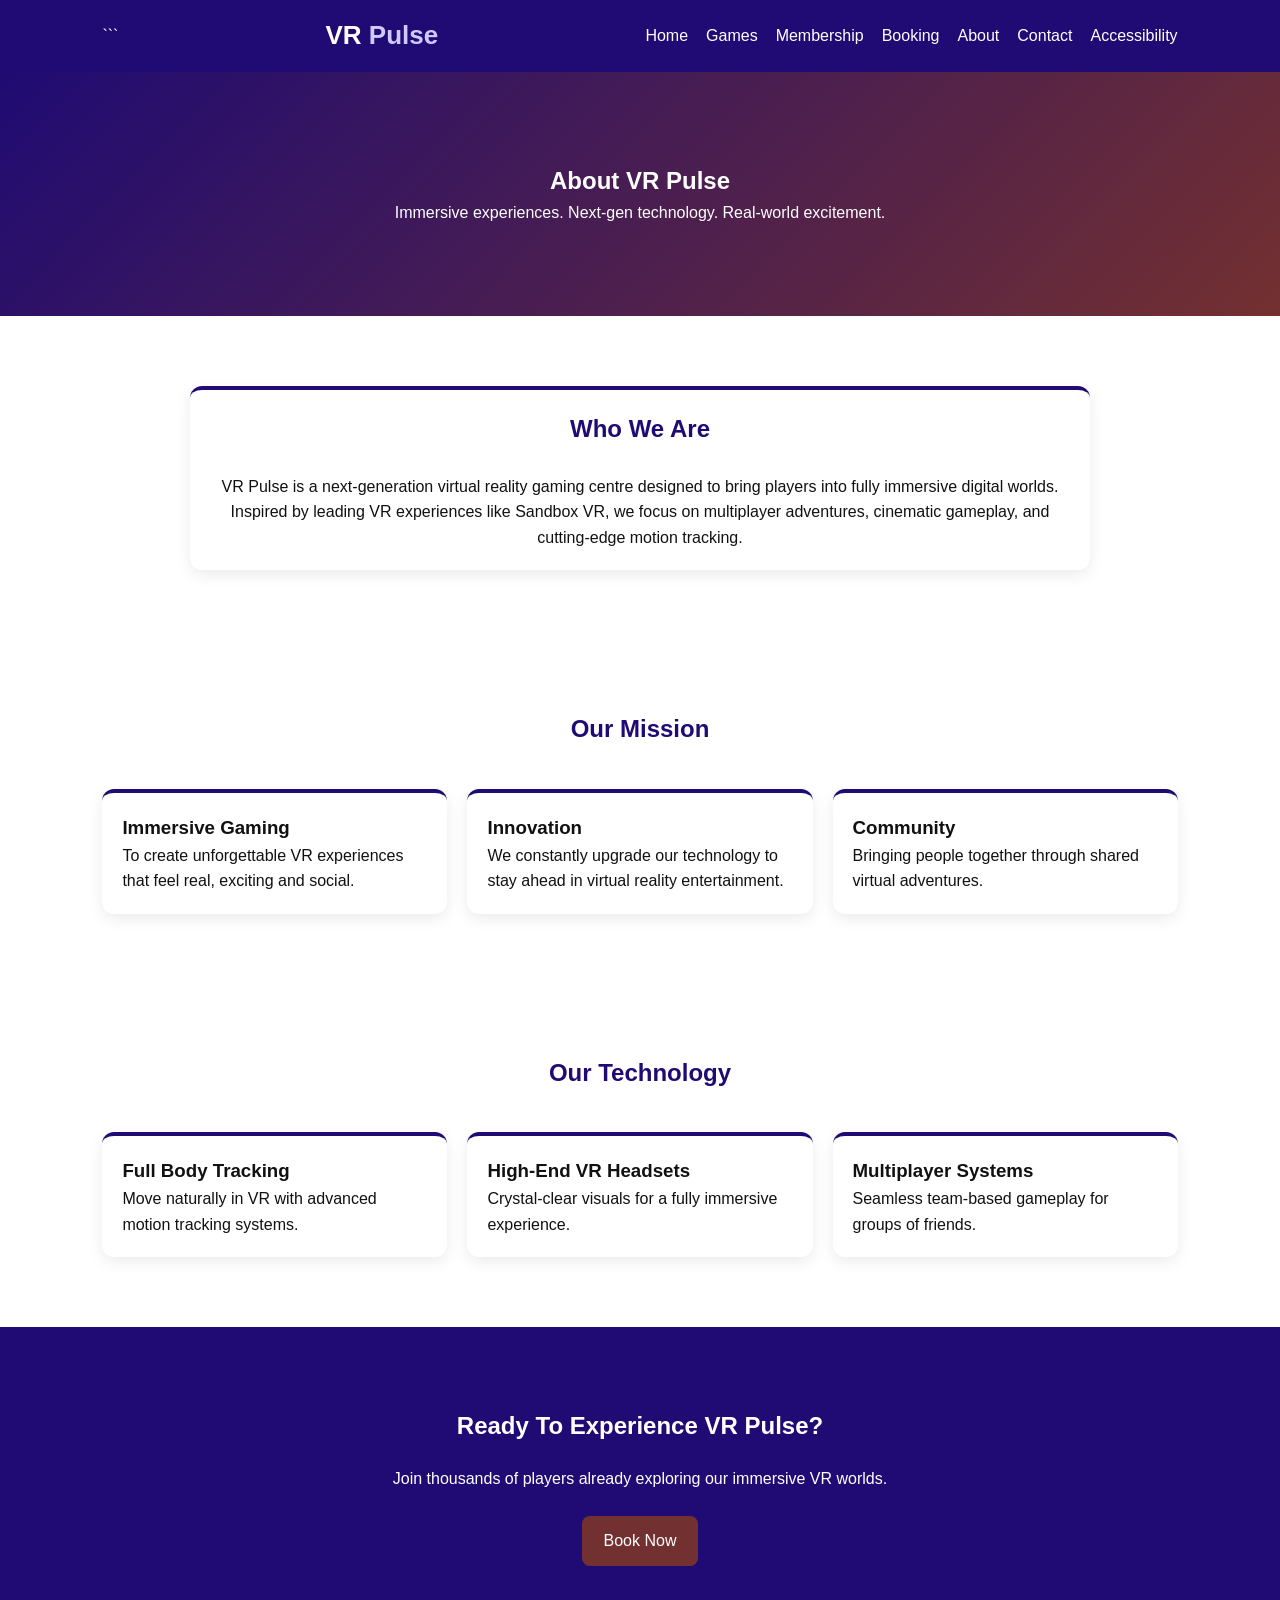
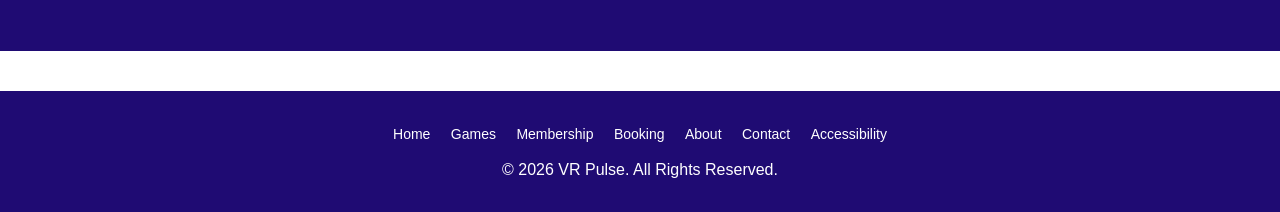
==== about.html @ f2cd0e83 "Add files via upload" ====
<!DOCTYPE html>

<html lang="en">

<head>
<meta charset="UTF-8">
<meta name="viewport" content="width=device-width, initial-scale=1.0">
<title>VR Pulse | About</title>

<link rel="stylesheet" href="style.css">

</head>

<body>

<header>

```
<div class="logo">
    VR <span>Pulse</span>
</div>

<nav>
    <ul>
        <li><a href="index.html">Home</a></li>
        <li><a href="games.html">Games</a></li>
        <li><a href="membership.html">Membership</a></li>
        <li><a href="booking.html">Booking</a></li>
        <li><a href="about.html">About</a></li>
        <li><a href="contact.html">Contact</a></li>
        <li><a href="accessibility.html">Accessibility</a></li>
    </ul>
</nav>


</header>

<!-- HERO HEADER -->

<section class="page-header">


<h1>About VR Pulse</h1>

<p>
    Immersive experiences. Next-gen technology. Real-world excitement.
</p>


</section>

<!-- ABOUT INTRO -->

<section class="section">


<div class="card" style="max-width:900px; margin:auto; text-align:center;">

    <h2 style="color:#1F0B73;">Who We Are</h2>

    <br>

    <p>
        VR Pulse is a next-generation virtual reality gaming centre
        designed to bring players into fully immersive digital worlds.
        Inspired by leading VR experiences like Sandbox VR, we focus on
        multiplayer adventures, cinematic gameplay, and cutting-edge motion tracking.
    </p>

</div>


</section>

<!-- MISSION / VISION -->

<section class="section">


<h2 class="section-title">Our Mission</h2>

<div class="cards">

    <div class="card">

        <h3>Immersive Gaming</h3>

        <p>
            To create unforgettable VR experiences that feel real, exciting and social.
        </p>

    </div>

    <div class="card">

        <h3>Innovation</h3>

        <p>
            We constantly upgrade our technology to stay ahead in virtual reality entertainment.
        </p>

    </div>

    <div class="card">

        <h3>Community</h3>

        <p>
            Bringing people together through shared virtual adventures.
        </p>

    </div>

</div>


</section>

<!-- TECHNOLOGY SECTION -->

<section class="section">


<h2 class="section-title">Our Technology</h2>

<div class="cards">

    <div class="card">

        <h3>Full Body Tracking</h3>

        <p>
            Move naturally in VR with advanced motion tracking systems.
        </p>

    </div>

    <div class="card">

        <h3>High-End VR Headsets</h3>

        <p>
            Crystal-clear visuals for a fully immersive experience.
        </p>

    </div>

    <div class="card">

        <h3>Multiplayer Systems</h3>

        <p>
            Seamless team-based gameplay for groups of friends.
        </p>

    </div>

</div>


</section>

<!-- CTA -->

<section style="background:#1F0B73; color:white; padding:80px 8%; text-align:center;">


<h2>Ready To Experience VR Pulse?</h2>

<p style="margin:20px auto; max-width:700px;">
    Join thousands of players already exploring our immersive VR worlds.
</p>

<a href="booking.html" class="btn">
    Book Now
</a>


</section>

<footer>


<div class="footer-links">

    <a href="index.html">Home</a>
    <a href="games.html">Games</a>
    <a href="membership.html">Membership</a>
    <a href="booking.html">Booking</a>
    <a href="about.html">About</a>
    <a href="contact.html">Contact</a>
    <a href="accessibility.html">Accessibility</a>

</div>

<p>
    © 2026 VR Pulse. All Rights Reserved.
</p>


</footer>

<script src="script.js"></script>

</body>
</html>
---- style.css ----
:root{
--blue:#1F0B73;
--accent:#733030;
--white:#ffffff;
--black:#111111;
--light:#f4f4f4;
}

*{
margin:0;
padding:0;
box-sizing:border-box;
font-family:'Segoe UI', sans-serif;
}

body{
background:var(--white);
color:var(--black);
line-height:1.6;
}

/* HEADER */

header{
background:var(--blue);
color:white;
display:flex;
justify-content:space-between;
align-items:center;
padding:15px 8%;
position:sticky;
top:0;
z-index:1000;
}

.logo{
font-size:26px;
font-weight:bold;
}

.logo span{
color:#cfc9ff;
}

nav ul{
list-style:none;
display:flex;
gap:18px;
flex-wrap:wrap;
}

nav a{
color:white;
text-decoration:none;
transition:0.3s;
font-weight:500;
}

nav a:hover

/* HERO */

.hero{
display:flex;
align-items:center;
justify-content:space-between;
padding:80px 8%;
gap:40px;
background:linear-gradient(135deg,#ffffff,#f5f5ff);
}

.hero-content h1{
font-size:48px;
color:var(--blue);
margin-bottom:20px;
}

.hero-content p{
margin-bottom:20px;
}

.hero-image img{
width:100%;
border-radius:12px;
box-shadow:0 10px 25px rgba(0,0,0,0.15);
}

/* BUTTONS */

.btn{
display:inline-block;
background:var(--accent);
color:white;
padding:12px 22px;
border-radius:8px;
text-decoration:none;
transition:0.3s;
margin:5px;
}

.btn:hover{
transform:translateY(-2px);
background:#8c3f3f;
}

.secondary-btn{
background:white;
color:var(--blue);
border:2px solid var(--blue);
}

.secondary-btn:hover{
background:var(--blue);
color:white;
}

/* SECTIONS */

.section{
padding:70px 8%;
}

.section-title{
text-align:center;
margin-bottom:40px;
color:var(--blue);
}

/* CARDS */

.cards{
display:grid;
grid-template-columns:repeat(auto-fit,minmax(240px,1fr));
gap:20px;
}

.card{
background:white;
padding:20px;
border-radius:12px;
box-shadow:0 5px 15px rgba(0,0,0,0.08);
transition:0.3s;
border-top:4px solid var(--blue);
}

.card:hover{
transform:translateY(-5px);
border-top:4px solid var(--accent);
}

/* MEMBERSHIP PRICE */

.price{
font-size:36px;
color:var(--accent);
margin:10px 0;
}

/* PAGE HEADER */

.page-header{
background:linear-gradient(135deg,var(--blue),var(--accent));
color:white;
text-align:center;
padding:90px 20px;
}

/* FORM */

form{
display:flex;
flex-direction:column;
gap:12px;
}

input, textarea, select{
padding:12px;
border:1px solid #ddd;
border-radius:8px;
font-size:14px;
}

button{
padding:12px;
border:none;
background:var(--blue);
color:white;
border-radius:8px;
cursor:pointer;
transition:0.3s;
}

button:hover{
background:var(--accent);
}

/* FOOTER */

footer{
background:var(--blue);
color:white;
text-align:center;
padding:30px;
margin-top:40px;
}

.footer-links{
margin-bottom:10px;
}

.footer-links a{
color:white;
margin:0 8px;
text-decoration:none;
font-size:14px;
}

.footer-links a:hover

/* CTA SECTIONS */

.cta{
background:linear-gradient(135deg,var(--blue),var(--accent));
color:white;
text-align:center;
padding:80px 8%;
}

.cta h2{
font-size:34px;
margin-bottom:15px;
}

/* MOBILE */

@media(max-width:768px){

.hero{
flex-direction:column;
text-align:center;
}

.hero-content h1{
font-size:34px;
}

nav ul{
justify-content:center;
}

}
.card img{
    width:100%;
    height:180px;
    object-fit:cover;
    border-radius:10px;
    margin-bottom:10px;
}
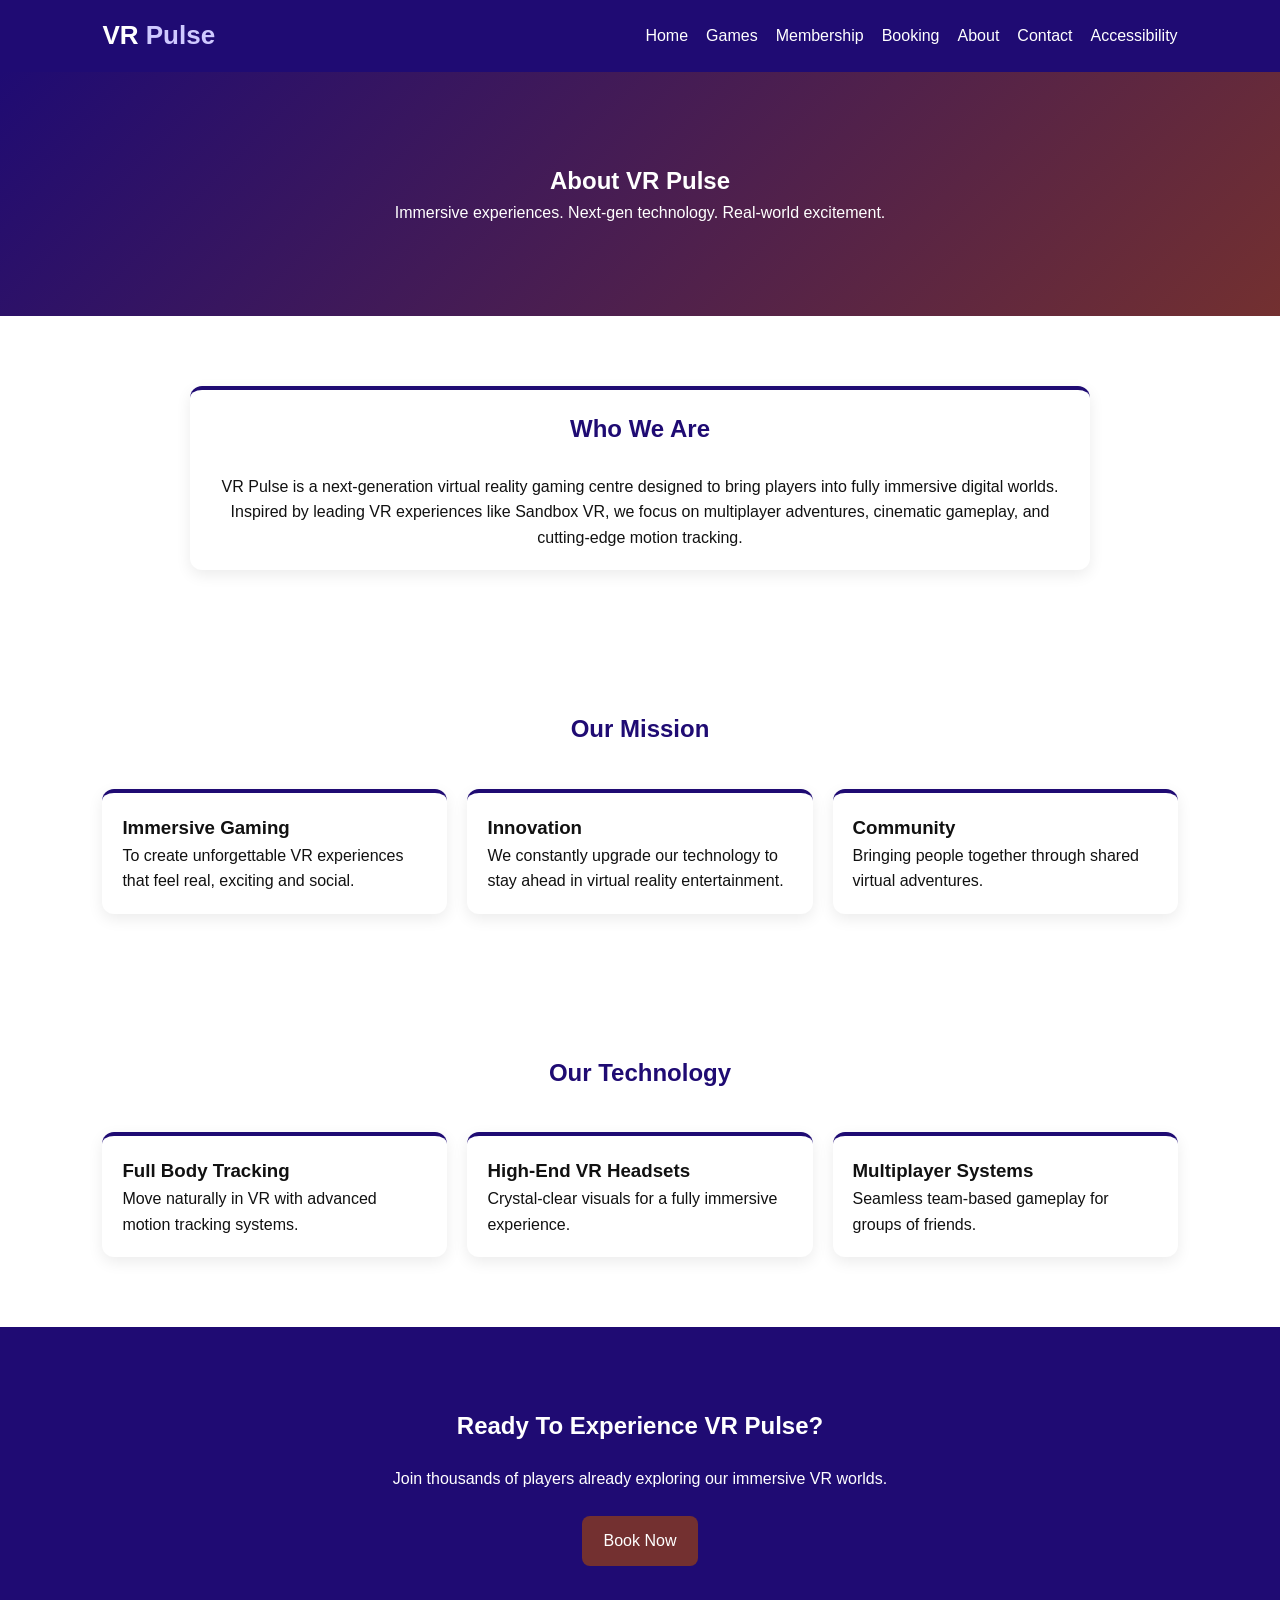
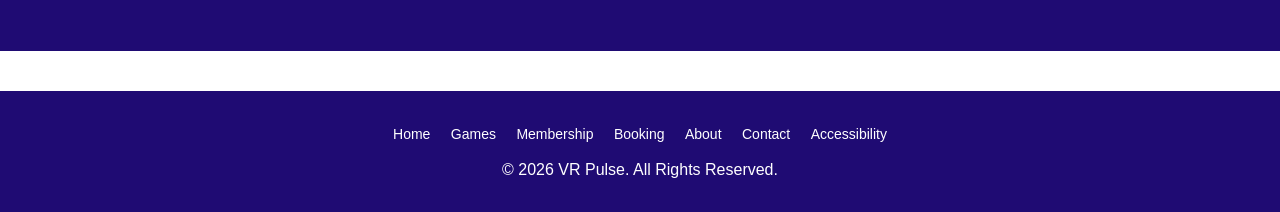
==== commit ae6b60b1: "Update about.html" ====
--- a/about.html
+++ b/about.html
@@ -15,7 +15,6 @@
 
 <header>
 
-```
 <div class="logo">
     VR <span>Pulse</span>
 </div>
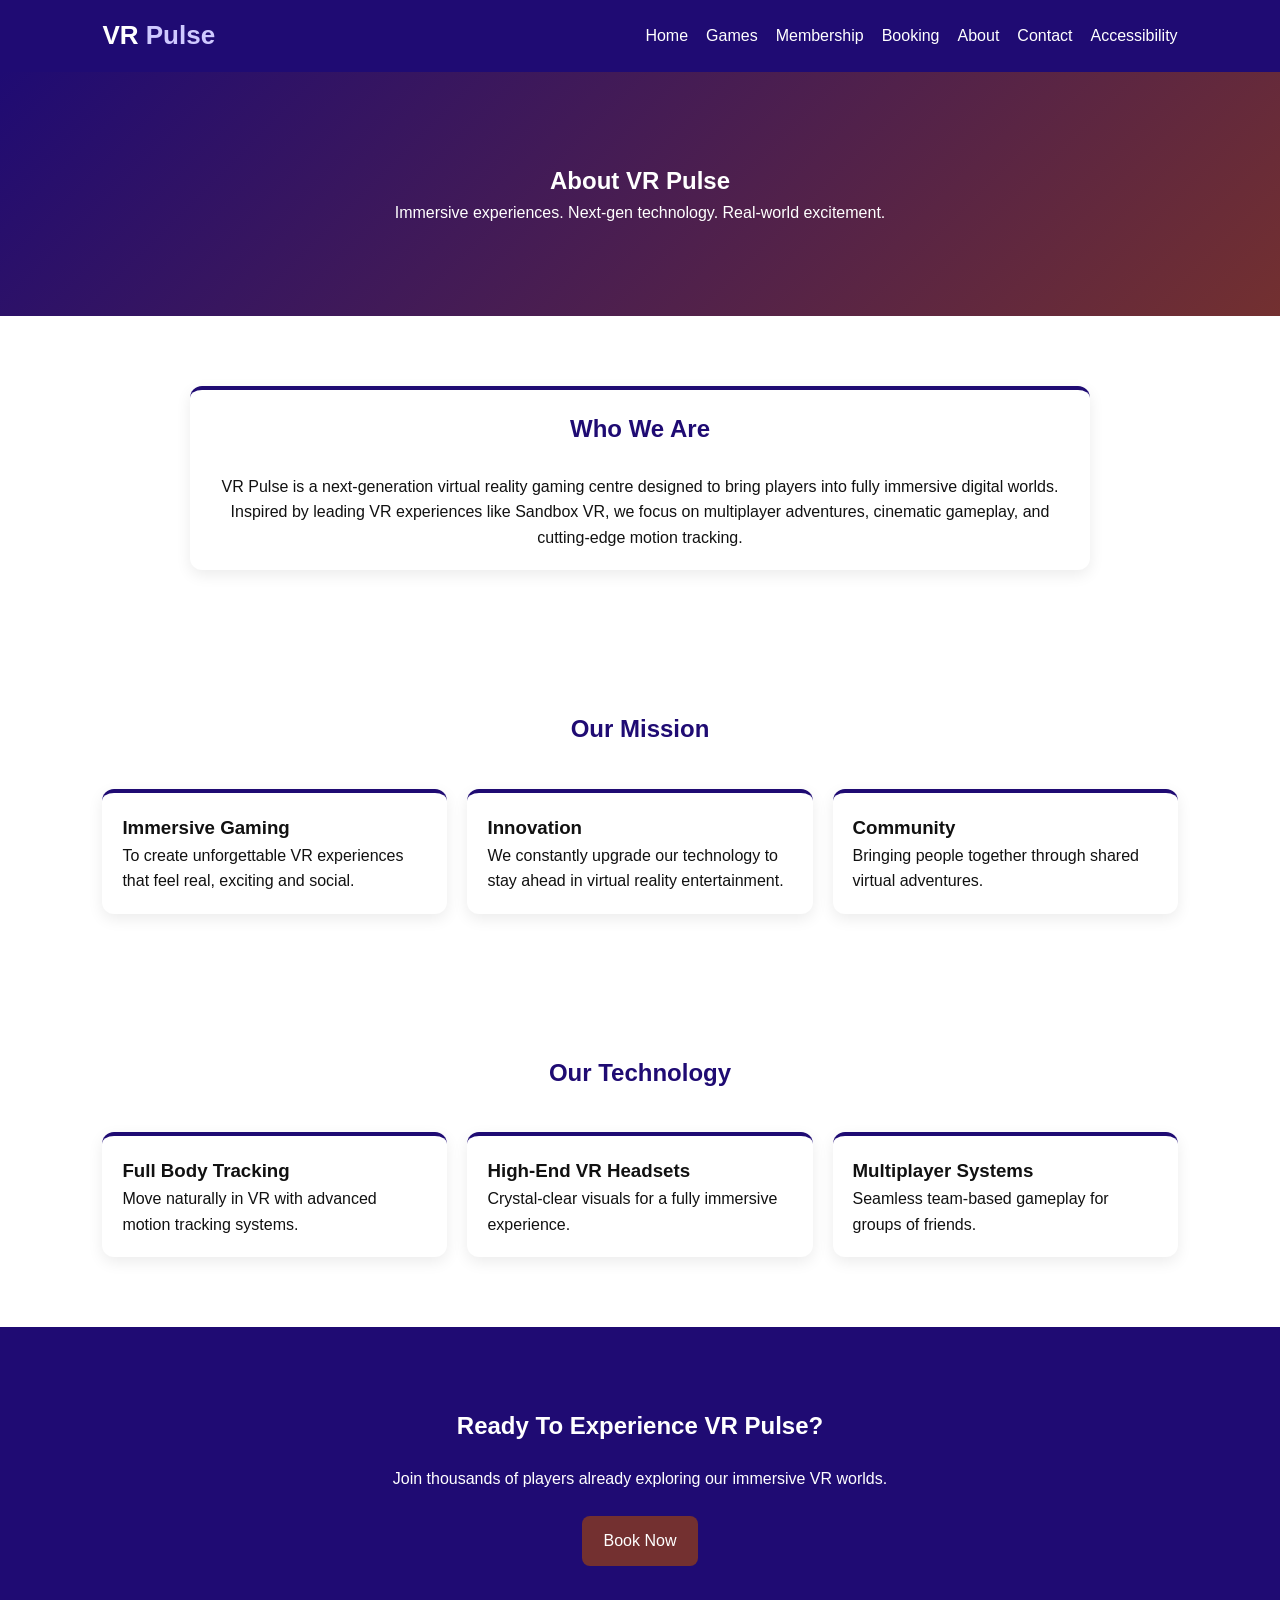
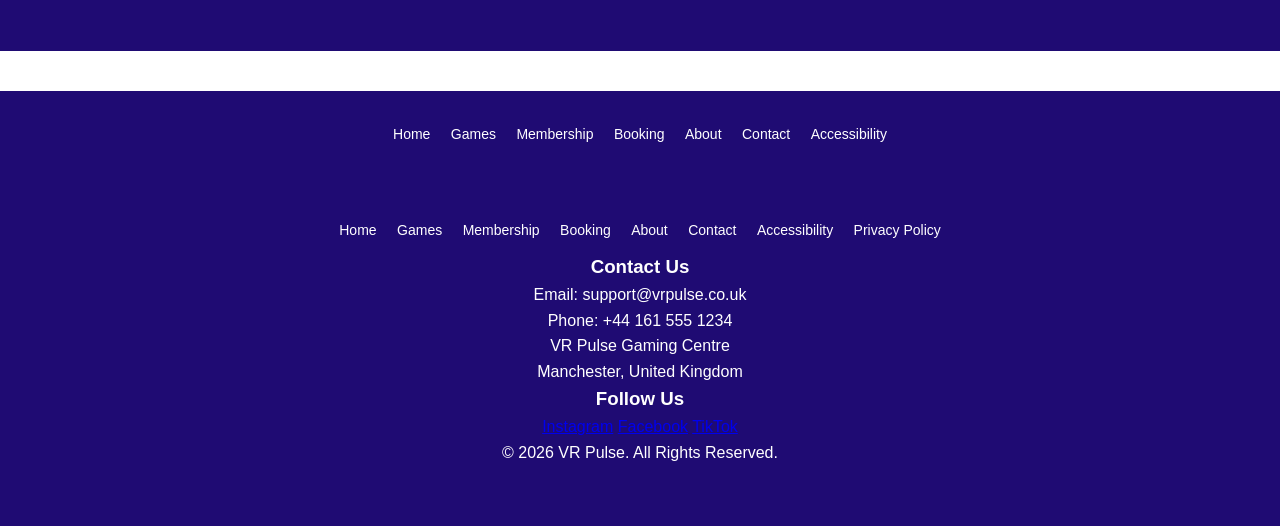
==== commit adcbd43d: "Update about.html" ====
--- a/about.html
+++ b/about.html
@@ -192,11 +192,48 @@
 
 </div>
 
-<p>
+<footer>
+
+<div class="footer-links">
+    <a href="index.html">Home</a>
+    <a href="games.html">Games</a>
+    <a href="membership.html">Membership</a>
+    <a href="booking.html">Booking</a>
+    <a href="about.html">About</a>
+    <a href="contact.html">Contact</a>
+    <a href="accessibility.html">Accessibility</a>
+    <a href="privacy.html">Privacy Policy</a>
+</div>
+
+<div class="footer-contact">
+
+    <h3>Contact Us</h3>
+
+    <p>Email: support@vrpulse.co.uk</p>
+
+    <p>Phone: +44 161 555 1234</p>
+
+    <p>
+        VR Pulse Gaming Centre<br>
+        Manchester, United Kingdom
+    </p>
+
+</div>
+
+<div class="footer-social">
+
+    <h3>Follow Us</h3>
+
+    <a href="#">Instagram</a>
+    <a href="#">Facebook</a>
+    <a href="#">TikTok</a>
+
+</div>
+
+<p class="copyright">
     © 2026 VR Pulse. All Rights Reserved.
 </p>
 
-
 </footer>
 
 <script src="script.js"></script>
